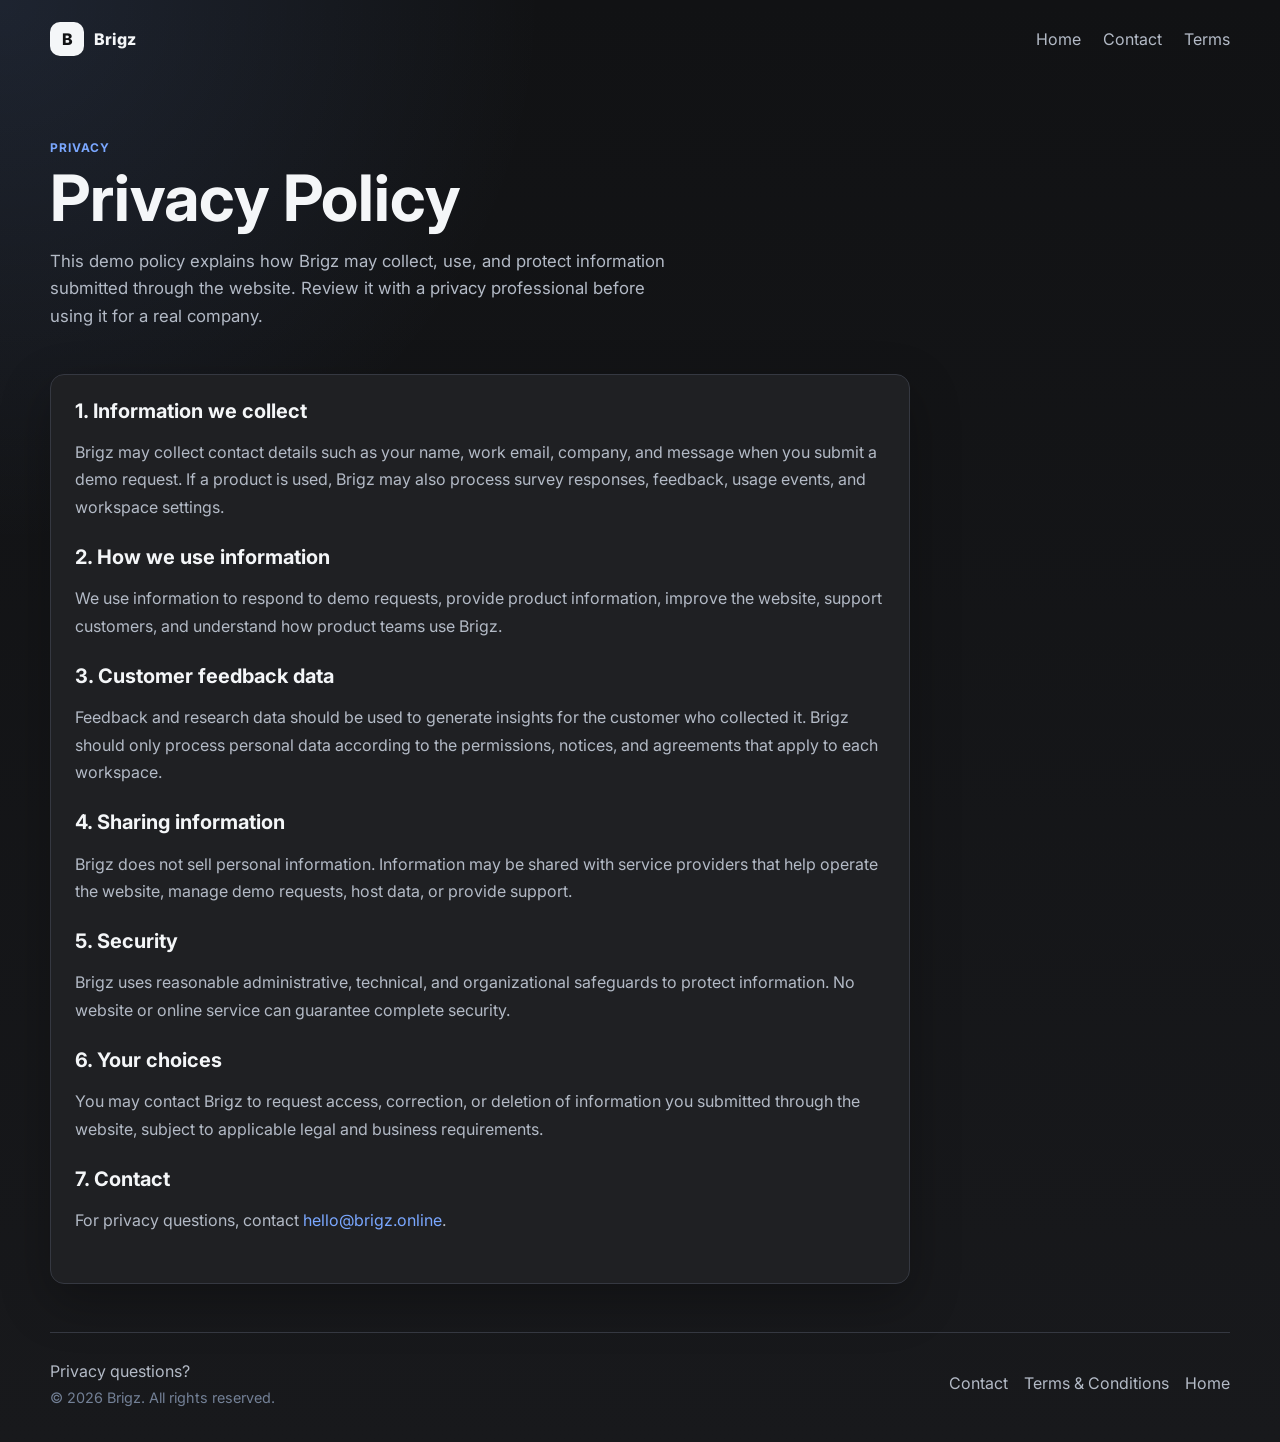
==== privacy.html @ 52a7bba7 "Initial commit" ====
<!doctype html>
<html lang="en">
  <head>
    <meta charset="UTF-8" />
    <meta name="viewport" content="width=device-width, initial-scale=1.0" />
    <title>Privacy Policy | Brigz</title>
    <meta name="description" content="Privacy Policy for Brigz." />
    <link rel="preconnect" href="https://fonts.googleapis.com" />
    <link rel="preconnect" href="https://fonts.gstatic.com" crossorigin />
    <link
      href="https://fonts.googleapis.com/css2?family=Inter:wght@400;500;600;700;800&display=swap"
      rel="stylesheet"
    />
    <link rel="stylesheet" href="styles.css" />
  </head>
  <body>
    <div class="shell">
      <header class="topbar">
        <a class="brand brand-link" href="index.html">
          <span class="mark">B</span>
          <span>Brigz</span>
        </a>
        <nav class="nav">
          <a href="index.html">Home</a>
          <a href="demo.html">Contact</a>
          <a href="terms.html">Terms</a>
        </nav>
      </header>

      <main class="legal-page">
        <section class="page-hero">
          <p class="eyebrow">Privacy</p>
          <h1>Privacy Policy</h1>
          <p class="lede">
            This demo policy explains how Brigz may collect, use, and protect
            information submitted through the website. Review it with a privacy
            professional before using it for a real company.
          </p>
        </section>

        <article class="legal-card">
          <h2>1. Information we collect</h2>
          <p>
            Brigz may collect contact details such as your name, work email,
            company, and message when you submit a demo request. If a product is
            used, Brigz may also process survey responses, feedback, usage
            events, and workspace settings.
          </p>

          <h2>2. How we use information</h2>
          <p>
            We use information to respond to demo requests, provide product
            information, improve the website, support customers, and understand
            how product teams use Brigz.
          </p>

          <h2>3. Customer feedback data</h2>
          <p>
            Feedback and research data should be used to generate insights for
            the customer who collected it. Brigz should only process personal
            data according to the permissions, notices, and agreements that
            apply to each workspace.
          </p>

          <h2>4. Sharing information</h2>
          <p>
            Brigz does not sell personal information. Information may be shared
            with service providers that help operate the website, manage demo
            requests, host data, or provide support.
          </p>

          <h2>5. Security</h2>
          <p>
            Brigz uses reasonable administrative, technical, and organizational
            safeguards to protect information. No website or online service can
            guarantee complete security.
          </p>

          <h2>6. Your choices</h2>
          <p>
            You may contact Brigz to request access, correction, or deletion of
            information you submitted through the website, subject to applicable
            legal and business requirements.
          </p>

          <h2>7. Contact</h2>
          <p>
            For privacy questions, contact
            <a href="mailto:hello@brigz.online">hello@brigz.online</a>.
          </p>
        </article>
      </main>

      <footer class="footer">
        <div>
          <p>Privacy questions?</p>
          <p class="copyright">&copy; 2026 Brigz. All rights reserved.</p>
        </div>
        <nav>
          <a href="demo.html">Contact</a>
          <a href="terms.html">Terms & Conditions</a>
          <a href="index.html">Home</a>
        </nav>
      </footer>
    </div>
  </body>
</html>
---- styles.css ----
:root {
  color-scheme: dark;
  --bg: #141414;
  --surface: #1f2023;
  --surface-2: #292b30;
  --ink: #f4f6f8;
  --muted: #b3bac6;
  --line: #353841;
  --accent: #7aa7ff;
  --accent-2: #37d5bd;
  --shadow: 0 18px 50px rgba(0, 0, 0, 0.28);
}

* {
  box-sizing: border-box;
}

html {
  scroll-behavior: smooth;
}

body {
  margin: 0;
  font-family: Inter, system-ui, sans-serif;
  color: var(--ink);
  background:
    radial-gradient(circle at top left, rgba(122, 167, 255, 0.12), transparent 34rem),
    linear-gradient(180deg, #111214 0%, #18191c 100%);
}

button,
.button {
  font: inherit;
}

.shell {
  width: min(1180px, calc(100% - 32px));
  margin: 0 auto;
}

.topbar {
  display: flex;
  align-items: center;
  justify-content: space-between;
  gap: 18px;
  padding: 22px 0;
}

.brand {
  display: inline-flex;
  align-items: center;
  gap: 10px;
  font-weight: 800;
  letter-spacing: 0;
}

.mark {
  display: inline-grid;
  place-items: center;
  width: 34px;
  height: 34px;
  border-radius: 10px;
  background: #f4f6f8;
  color: #111214;
}

.nav {
  display: flex;
  gap: 22px;
  color: var(--muted);
}

.nav a,
.brand-link,
.button,
.footer a,
.contact-detail a,
.legal-card a {
  color: inherit;
  text-decoration: none;
}

.actions,
.hero-cta {
  display: flex;
  gap: 10px;
}

button,
.button {
  display: inline-flex;
  align-items: center;
  justify-content: center;
  border: 1px solid transparent;
  border-radius: 10px;
  padding: 12px 16px;
  cursor: pointer;
}

.primary {
  background: var(--accent);
  color: #0b1020;
  box-shadow: 0 10px 22px rgba(122, 167, 255, 0.22);
}

.secondary,
.ghost {
  background: var(--surface);
  color: var(--ink);
  border-color: var(--line);
}

.hero {
  display: grid;
  grid-template-columns: 1.05fr 0.95fr;
  gap: 28px;
  align-items: center;
  padding: 42px 0 36px;
}

.eyebrow,
.tag {
  margin: 0 0 12px;
  text-transform: uppercase;
  font-size: 12px;
  letter-spacing: 0.08em;
  color: var(--accent);
  font-weight: 700;
}

h1,
h2,
h3,
p {
  margin-top: 0;
}

h1 {
  font-size: clamp(3rem, 5vw, 4.9rem);
  line-height: 0.98;
  margin-bottom: 18px;
  max-width: 10ch;
}

.lede {
  max-width: 58ch;
  color: var(--muted);
  font-size: 1.05rem;
  line-height: 1.65;
}

.stats {
  display: grid;
  grid-template-columns: repeat(3, minmax(0, 1fr));
  gap: 12px;
  margin-top: 28px;
}

.stats div,
.panel-card,
.features article,
.workflow-grid article,
.integration-grid div,
.template-card,
.panel,
.strip,
.enterprise {
  background: var(--surface);
  border: 1px solid var(--line);
  border-radius: 14px;
  box-shadow: var(--shadow);
}

.stats div {
  padding: 16px;
}

.stats strong {
  display: block;
  font-size: 1.55rem;
}

.stats span {
  color: var(--muted);
  font-size: 0.92rem;
}

.hero-panel {
  background: linear-gradient(180deg, #202329, #121316);
  color: white;
  padding: 18px;
  border-radius: 18px;
  box-shadow: 0 28px 60px rgba(15, 23, 42, 0.22);
}

.hero-image,
.section-visual img {
  display: block;
  width: 100%;
  height: auto;
}

.hero-image {
  margin-bottom: 14px;
  border-radius: 14px;
}

.section-visual {
  margin-bottom: 18px;
  background: var(--surface);
  border: 1px solid var(--line);
  border-radius: 16px;
  box-shadow: var(--shadow);
  overflow: hidden;
}

.section-visual p,
.visual-note {
  color: var(--muted);
  line-height: 1.6;
  margin: 0;
  padding: 0 18px 18px;
}

.visual-note {
  padding: 0 0 16px;
  font-size: 0.95rem;
}

.panel-header {
  display: flex;
  align-items: center;
  gap: 7px;
  margin-bottom: 18px;
  color: rgba(255, 255, 255, 0.8);
  font-size: 0.9rem;
}

.dot {
  width: 10px;
  height: 10px;
  border-radius: 50%;
}

.red { background: #ef4444; }
.yellow { background: #f59e0b; }
.green { background: #22c55e; }

.panel-title {
  margin-left: 8px;
}

.panel-grid {
  display: grid;
  grid-template-columns: repeat(2, minmax(0, 1fr));
  gap: 12px;
}

.panel-card {
  padding: 16px;
  background: rgba(255, 255, 255, 0.06);
  border-color: rgba(255, 255, 255, 0.12);
  color: white;
}

.panel-card p {
  color: rgba(255, 255, 255, 0.72);
  margin-bottom: 10px;
}

.panel-card strong {
  font-size: 1.5rem;
}

.wide {
  grid-column: span 2;
}

.bar {
  height: 10px;
  border-radius: 999px;
  background: rgba(255, 255, 255, 0.12);
  margin-top: 16px;
  overflow: hidden;
}

.bar span {
  display: block;
  height: 100%;
  background: linear-gradient(90deg, #37d5bd, #7aa7ff);
}

.chart .bars {
  display: grid;
  grid-template-columns: repeat(5, 1fr);
  gap: 10px;
  align-items: end;
  height: 128px;
  margin-top: 16px;
}

.chart .bars span {
  display: block;
  border-radius: 8px 8px 2px 2px;
  background: linear-gradient(180deg, #7aa7ff 0%, #37d5bd 100%);
}

.strip,
.enterprise {
  display: grid;
  grid-template-columns: 1fr 1fr;
  gap: 24px;
  align-items: center;
  padding: 28px;
  margin: 20px 0;
}

.strip h2,
.section-head h2,
.panel h2,
.enterprise h2 {
  font-size: clamp(1.8rem, 2.5vw, 2.5rem);
  line-height: 1.05;
  margin-bottom: 10px;
}

.strip p,
.enterprise p,
.features p,
.workflow-grid p,
.integration-grid p,
.panel p {
  color: var(--muted);
  line-height: 1.6;
}

.uses-grid,
.service-grid,
.features,
.workflow-grid,
.integration-grid,
.template-grid {
  display: grid;
  gap: 14px;
}

.uses-grid {
  grid-template-columns: repeat(3, minmax(0, 1fr));
  margin-bottom: 24px;
}

.service-grid {
  grid-template-columns: repeat(3, minmax(0, 1fr));
  margin-bottom: 24px;
}

.features {
  grid-template-columns: repeat(4, minmax(0, 1fr));
  margin-bottom: 24px;
}

.service-grid article,
.uses-grid article,
.features article,
.workflow-grid article,
.integration-grid div,
.template-card,
.panel {
  padding: 22px;
}

.use-illustration {
  display: grid;
  place-items: center;
  height: 120px;
  margin: -4px 0 16px;
  border-radius: 12px;
  background: linear-gradient(135deg, #252a33 0%, #1c2524 100%);
  overflow: hidden;
}

.use-illustration svg {
  width: 100%;
  max-width: 230px;
  height: 120px;
}

.use-illustration rect,
.use-illustration circle {
  fill: #17191d;
  stroke: #7aa7ff;
  stroke-width: 4;
}

.use-illustration path {
  fill: none;
  stroke: #37d5bd;
  stroke-width: 5;
  stroke-linecap: round;
  stroke-linejoin: round;
}

.service-grid h3,
.uses-grid h3,
.features h3,
.workflow-grid h3,
.integration-grid h3 {
  margin-bottom: 10px;
}

.service-grid p,
.uses-grid p {
  color: var(--muted);
  line-height: 1.65;
}

.section-head {
  margin: 32px 0 18px;
}

.workflow-grid {
  grid-template-columns: repeat(3, minmax(0, 1fr));
}

.workflow-grid span {
  display: inline-flex;
  width: 34px;
  height: 34px;
  align-items: center;
  justify-content: center;
  border-radius: 10px;
  background: var(--surface-2);
  color: var(--accent);
  font-weight: 700;
  margin-bottom: 14px;
}

.split {
  display: grid;
  grid-template-columns: repeat(2, minmax(0, 1fr));
  gap: 16px;
  margin: 28px 0;
}

.list {
  margin: 18px 0 0;
  padding-left: 18px;
  color: var(--muted);
  line-height: 1.8;
}

.chips {
  display: flex;
  flex-wrap: wrap;
  gap: 10px;
}

.chips span,
.compliance span {
  padding: 10px 12px;
  border: 1px solid var(--line);
  border-radius: 999px;
  background: var(--surface-2);
}

.compliance {
  display: flex;
  flex-wrap: wrap;
  gap: 10px;
}

.template-grid {
  grid-template-columns: repeat(3, minmax(0, 1fr));
}

.template-card {
  display: flex;
  flex-direction: column;
  gap: 12px;
  min-height: 168px;
}

.template-card strong {
  font-size: 1.1rem;
}

.template-card small {
  color: var(--muted);
}

.integration-grid {
  grid-template-columns: repeat(2, minmax(0, 1fr));
}

.enterprise {
  margin-bottom: 56px;
}

.footer {
  display: flex;
  align-items: center;
  justify-content: space-between;
  gap: 24px;
  border-top: 1px solid var(--line);
  padding: 28px 0 36px;
  color: var(--muted);
}

.footer .brand {
  color: var(--ink);
  margin-bottom: 10px;
}

.footer p {
  margin-bottom: 0;
}

.copyright {
  margin-top: 8px;
  font-size: 0.9rem;
  color: #738096;
}

.footer nav {
  display: flex;
  flex-wrap: wrap;
  gap: 16px;
  justify-content: flex-end;
}

.page-layout,
.legal-page {
  padding: 30px 0 48px;
}

.page-hero {
  padding: 32px 0 26px;
}

.page-hero h1 {
  max-width: 12ch;
}

.contact-grid {
  display: grid;
  grid-template-columns: 1.1fr 0.9fr;
  gap: 18px;
  align-items: start;
}

.contact-form,
.contact-card,
.legal-card {
  background: var(--surface);
  border: 1px solid var(--line);
  border-radius: 14px;
  box-shadow: var(--shadow);
  padding: 24px;
}

.contact-form {
  display: grid;
  gap: 16px;
}

.contact-form label {
  display: grid;
  gap: 8px;
  color: var(--ink);
  font-weight: 600;
}

.contact-form input,
.contact-form textarea {
  width: 100%;
  border: 1px solid var(--line);
  border-radius: 10px;
  padding: 13px 14px;
  color: var(--ink);
  font: inherit;
  background: #17191d;
}

.contact-form textarea {
  resize: vertical;
}

.contact-card h2,
.legal-card h2 {
  font-size: 1.25rem;
}

.contact-detail {
  display: grid;
  gap: 6px;
  margin-top: 24px;
  padding-top: 20px;
  border-top: 1px solid var(--line);
}

.contact-detail a,
.legal-card a {
  color: var(--accent);
}

.legal-card {
  max-width: 860px;
}

.legal-card p {
  color: var(--muted);
  line-height: 1.7;
  margin-bottom: 24px;
}

@media (max-width: 980px) {
  .topbar,
  .hero,
  .strip,
  .enterprise,
  .split,
  .service-grid,
  .uses-grid,
  .features,
  .workflow-grid,
  .template-grid,
  .integration-grid,
  .contact-grid {
    grid-template-columns: 1fr;
  }

  .topbar,
  .hero,
  .strip,
  .enterprise,
  .split {
    display: grid;
  }

  .nav {
    justify-content: start;
    flex-wrap: wrap;
  }

  .footer {
    display: grid;
  }

  .footer nav {
    justify-content: start;
  }
}

@media (max-width: 700px) {
  .shell {
    width: min(100% - 20px, 1180px);
  }

  .topbar {
    gap: 14px;
  }

  .actions,
  .hero-cta,
  .stats {
    grid-template-columns: 1fr;
    display: grid;
  }

  .panel-grid {
    grid-template-columns: 1fr;
  }

  .wide {
    grid-column: auto;
  }

  h1 {
    max-width: none;
  }
}
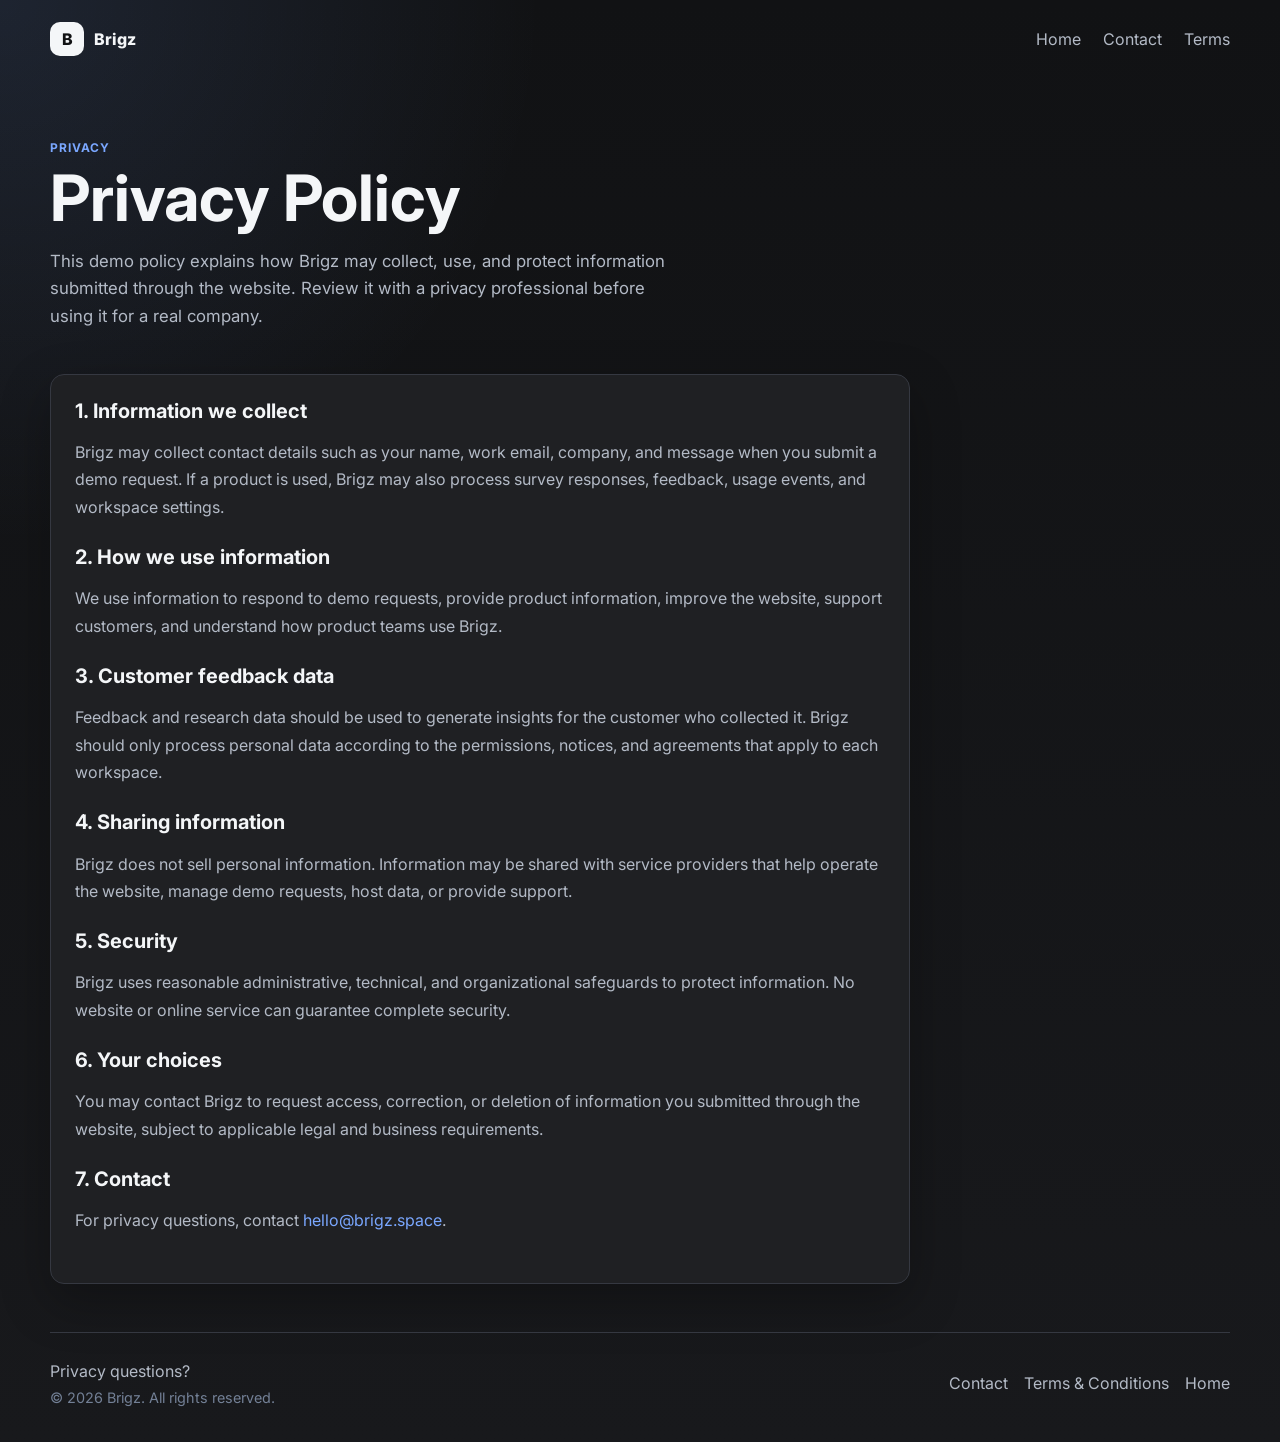
==== commit 38bdc201: "Update Brigz contact email" ====
--- a/privacy.html
+++ b/privacy.html
@@ -86,7 +86,7 @@
           <h2>7. Contact</h2>
           <p>
             For privacy questions, contact
-            <a href="mailto:hello@brigz.online">hello@brigz.online</a>.
+            <a href="mailto:hello@brigz.space">hello@brigz.space</a>.
           </p>
         </article>
       </main>
